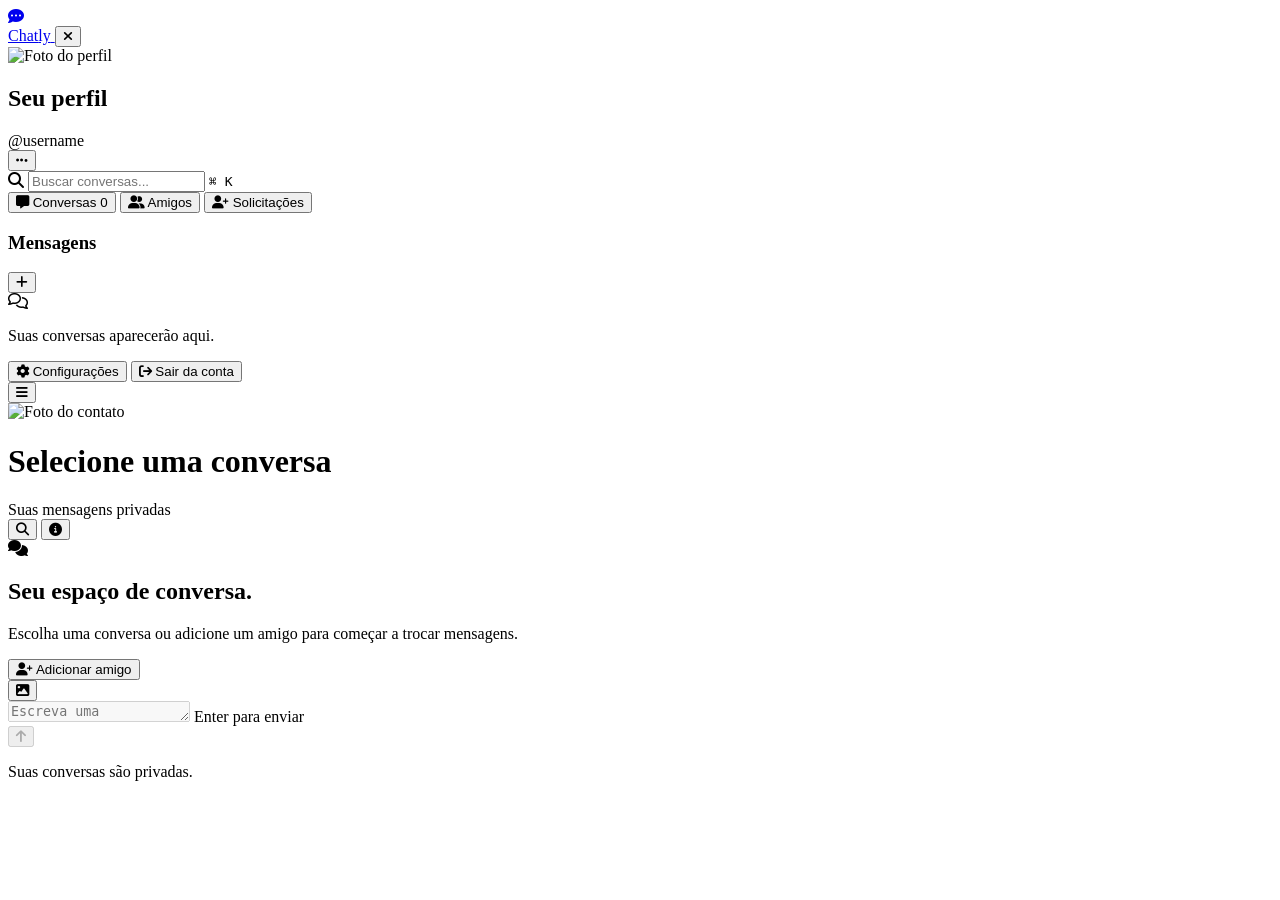
==== index.html @ 513a2b84 "Create index.html" ====
<!DOCTYPE html>
<html lang="pt-BR">

<head>
  <meta charset="UTF-8">

  <meta
    name="viewport"
    content="width=device-width, initial-scale=1.0"
  >

  <meta
    name="theme-color"
    content="#101114"
  >

  <meta
    name="description"
    content="Um espaço privado para conversar com seus amigos."
  >

  <title>Chat — Mensagens</title>

  <!-- Ícones -->
  <link
    rel="stylesheet"
    href="https://cdnjs.cloudflare.com/ajax/libs/font-awesome/6.7.2/css/all.min.css"
  >

  <!-- CSS global -->
  <link
    rel="stylesheet"
    href="css/style.css"
  >

  <!-- CSS do chat -->
  <link
    rel="stylesheet"
    href="css/chat.css"
  >
</head>

<body>

  <div class="app-container">

    <!-- SIDEBAR -->
    <aside class="sidebar" id="sidebar">

      <!-- LOGO -->
      <div class="sidebar-header">

        <a href="#" class="brand">
          <div class="brand-icon">
            <i class="fa-solid fa-comment-dots"></i>
          </div>

          <span class="brand-name">
            Chat<span>ly</span>
          </span>
        </a>

        <button
          class="icon-button sidebar-close"
          id="sidebar-close"
          aria-label="Fechar menu"
        >
          <i class="fa-solid fa-xmark"></i>
        </button>

      </div>

      <!-- PERFIL -->
      <div class="user-profile">

        <div class="user-avatar">
          <img
            src="https://placehold.co/100x100/24232a/ffffff?text=U"
            alt="Foto do perfil"
            id="user-avatar"
          >

          <span class="online-indicator"></span>
        </div>

        <div class="user-info">

          <h2 id="user-name">
            Seu perfil
          </h2>

          <span id="user-username">
            @username
          </span>

        </div>

        <button
          class="icon-button profile-menu-button"
          aria-label="Opções do perfil"
        >
          <i class="fa-solid fa-ellipsis"></i>
        </button>

      </div>

      <!-- BUSCA -->
      <div class="sidebar-search">

        <div class="search-input-wrapper">

          <i class="fa-solid fa-magnifying-glass"></i>

          <input
            type="text"
            id="conversation-search"
            placeholder="Buscar conversas..."
            autocomplete="off"
          >

          <kbd>⌘ K</kbd>

        </div>

      </div>

      <!-- NAVEGAÇÃO -->
      <nav class="sidebar-navigation">

        <button class="nav-item active" data-view="chats">

          <i class="fa-solid fa-message"></i>

          <span>Conversas</span>

          <span class="nav-count" id="chat-count">
            0
          </span>

        </button>

        <button class="nav-item" data-view="friends">

          <i class="fa-solid fa-user-group"></i>

          <span>Amigos</span>

        </button>

        <button class="nav-item" data-view="requests">

          <i class="fa-solid fa-user-plus"></i>

          <span>Solicitações</span>

          <span
            class="notification-dot"
            id="request-indicator"
          ></span>

        </button>

      </nav>

      <!-- LISTA DE CONVERSAS -->
      <section class="conversation-section">

        <div class="section-heading">

          <h3>Mensagens</h3>

          <button
            class="icon-button"
            id="new-conversation"
            aria-label="Nova conversa"
          >
            <i class="fa-solid fa-plus"></i>
          </button>

        </div>

        <div
          class="conversation-list"
          id="conversation-list"
        >

          <!-- Conversas serão renderizadas pelo JavaScript -->

          <div class="empty-conversations">

            <i class="fa-regular fa-comments"></i>

            <p>
              Suas conversas aparecerão aqui.
            </p>

          </div>

        </div>

      </section>

      <!-- RODAPÉ -->
      <div class="sidebar-footer">

        <button class="footer-action" id="settings-button">

          <i class="fa-solid fa-gear"></i>

          <span>Configurações</span>

        </button>

        <button class="footer-action" id="logout-button">

          <i class="fa-solid fa-arrow-right-from-bracket"></i>

          <span>Sair da conta</span>

        </button>

      </div>

    </aside>

    <!-- ÁREA PRINCIPAL -->
    <main class="main-content">

      <!-- HEADER -->
      <header class="chat-header">

        <div class="chat-header-left">

          <button
            class="icon-button sidebar-toggle"
            id="sidebar-toggle"
            aria-label="Abrir menu"
          >
            <i class="fa-solid fa-bars"></i>
          </button>

          <div class="chat-contact-avatar">

            <img
              src="https://placehold.co/100x100/24232a/ffffff?text=C"
              alt="Foto do contato"
              id="contact-avatar"
            >

          </div>

          <div class="chat-contact-info">

            <h1 id="contact-name">
              Selecione uma conversa
            </h1>

            <span id="contact-status">
              Suas mensagens privadas
            </span>

          </div>

        </div>

        <div class="chat-header-actions">

          <button
            class="icon-button"
            id="search-messages"
            aria-label="Buscar mensagens"
          >
            <i class="fa-solid fa-magnifying-glass"></i>
          </button>

          <button
            class="icon-button"
            id="contact-details"
            aria-label="Informações do contato"
          >
            <i class="fa-solid fa-circle-info"></i>
          </button>

        </div>

      </header>

      <!-- MENSAGENS -->
      <section
        class="messages-area"
        id="messages-area"
      >

        <div class="welcome-screen" id="welcome-screen">

          <div class="welcome-icon">

            <i class="fa-solid fa-comments"></i>

          </div>

          <h2>Seu espaço de conversa.</h2>

          <p>
            Escolha uma conversa ou adicione um amigo
            para começar a trocar mensagens.
          </p>

          <button
            class="primary-button"
            id="welcome-add-friend"
          >

            <i class="fa-solid fa-user-plus"></i>

            Adicionar amigo

          </button>

        </div>

        <!-- Mensagens serão renderizadas pelo JavaScript -->

      </section>

      <!-- ÁREA DE ENVIO -->
      <footer class="message-composer" id="message-composer">

        <div class="composer-container">

          <!-- ANEXAR IMAGEM -->
          <button
            class="icon-button attachment-button"
            id="attach-image"
            aria-label="Enviar imagem"
          >

            <i class="fa-solid fa-image"></i>

          </button>

          <input
            type="file"
            id="image-input"
            accept="image/*"
            hidden
          >

          <!-- CAMPO DE TEXTO -->
          <div class="message-input-wrapper">

            <textarea
              id="message-input"
              placeholder="Escreva uma mensagem..."
              rows="1"
              maxlength="4000"
              disabled
            ></textarea>

            <span class="input-hint">
              Enter para enviar
            </span>

          </div>

          <!-- ENVIAR -->
          <button
            class="send-button"
            id="send-message"
            aria-label="Enviar mensagem"
            disabled
          >

            <i class="fa-solid fa-arrow-up"></i>

          </button>

        </div>

        <p class="composer-disclaimer">
          Suas conversas são privadas.
        </p>

      </footer>

    </main>

    <!-- OVERLAY MOBILE -->
    <div
      class="sidebar-overlay"
      id="sidebar-overlay"
    ></div>

  </div>

  <!-- JAVASCRIPT -->
  <script src="js/app.js"></script>

</body>

</html>
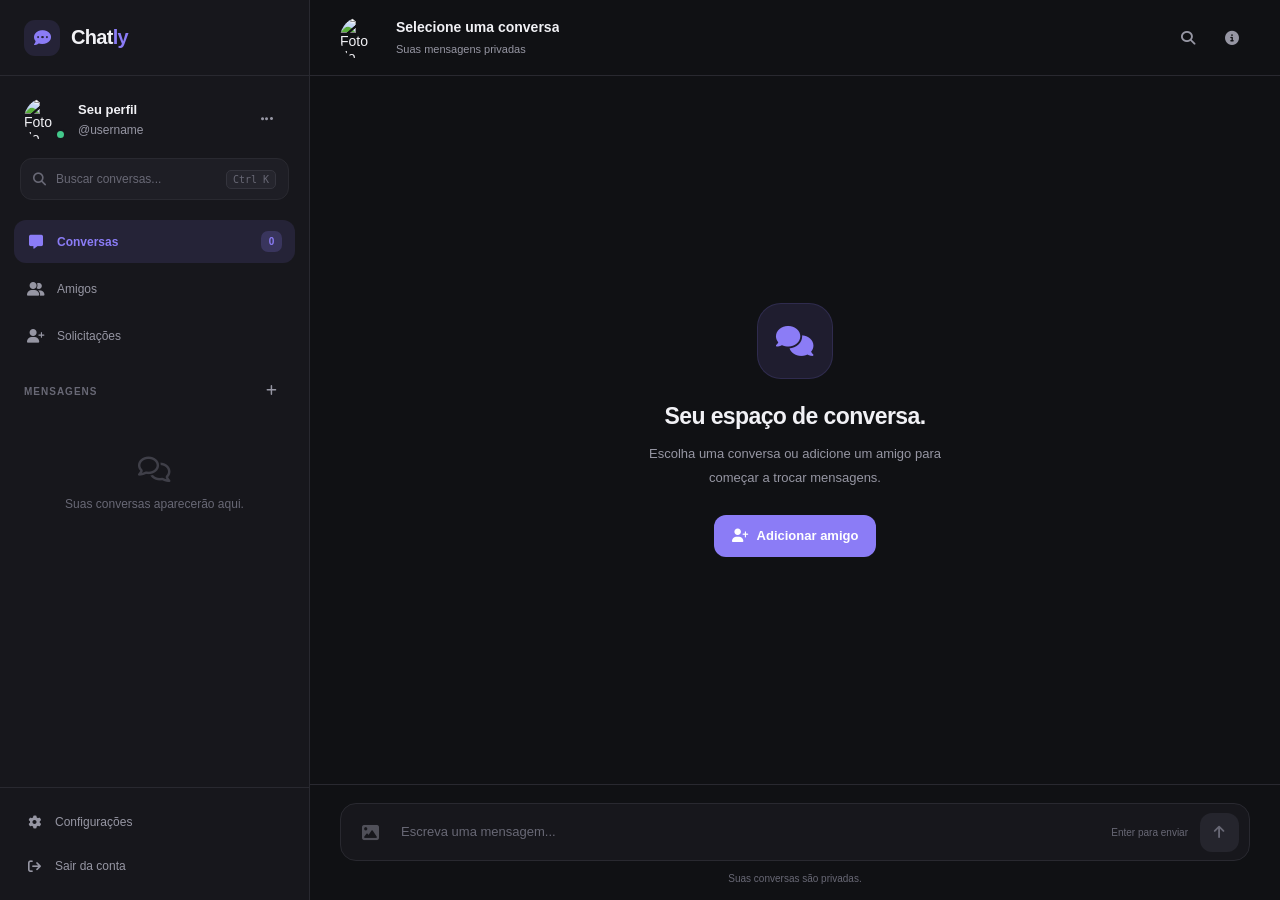
==== commit a5a19ab1: "Update index.html" ====
--- a/index.html
+++ b/index.html
@@ -1,4 +1,3 @@
-
 <!DOCTYPE html>
 <html lang="pt-BR">
 
@@ -20,7 +19,7 @@
     content="Um espaço privado para conversar com seus amigos."
   >
 
-  <title>Chat — Mensagens</title>
+  <title>Chatly — Mensagens</title>
 
   <!-- Ícones -->
   <link
@@ -46,12 +45,17 @@
   <div class="app-container">
 
     <!-- SIDEBAR -->
-    <aside class="sidebar" id="sidebar">
+    <aside
+      class="sidebar"
+      id="sidebar"
+      aria-label="Menu principal"
+    >
 
       <!-- LOGO -->
       <div class="sidebar-header">
 
-        <a href="#" class="brand">
+        <a href="index.html" class="brand" aria-label="Chatly — Início">
+
           <div class="brand-icon">
             <i class="fa-solid fa-comment-dots"></i>
           </div>
@@ -59,9 +63,11 @@
           <span class="brand-name">
             Chat<span>ly</span>
           </span>
+
         </a>
 
         <button
+          type="button"
           class="icon-button sidebar-close"
           id="sidebar-close"
           aria-label="Fechar menu"
@@ -75,13 +81,18 @@
       <div class="user-profile">
 
         <div class="user-avatar">
+
           <img
             src="https://placehold.co/100x100/24232a/ffffff?text=U"
             alt="Foto do perfil"
             id="user-avatar"
           >
 
-          <span class="online-indicator"></span>
+          <span
+            class="online-indicator"
+            aria-label="Online"
+          ></span>
+
         </div>
 
         <div class="user-info">
@@ -97,7 +108,9 @@
         </div>
 
         <button
+          type="button"
           class="icon-button profile-menu-button"
+          id="profile-menu-button"
           aria-label="Opções do perfil"
         >
           <i class="fa-solid fa-ellipsis"></i>
@@ -113,34 +126,50 @@
           <i class="fa-solid fa-magnifying-glass"></i>
 
           <input
-            type="text"
+            type="search"
             id="conversation-search"
             placeholder="Buscar conversas..."
             autocomplete="off"
-          >
-
-          <kbd>⌘ K</kbd>
+            aria-label="Buscar conversas"
+          >
+
+          <kbd>Ctrl K</kbd>
 
         </div>
 
       </div>
 
       <!-- NAVEGAÇÃO -->
-      <nav class="sidebar-navigation">
-
-        <button class="nav-item active" data-view="chats">
+      <nav
+        class="sidebar-navigation"
+        aria-label="Navegação"
+      >
+
+        <button
+          type="button"
+          class="nav-item active"
+          data-view="chats"
+          aria-current="page"
+        >
 
           <i class="fa-solid fa-message"></i>
 
           <span>Conversas</span>
 
-          <span class="nav-count" id="chat-count">
+          <span
+            class="nav-count"
+            id="chat-count"
+          >
             0
           </span>
 
         </button>
 
-        <button class="nav-item" data-view="friends">
+        <button
+          type="button"
+          class="nav-item"
+          data-view="friends"
+        >
 
           <i class="fa-solid fa-user-group"></i>
 
@@ -148,7 +177,11 @@
 
         </button>
 
-        <button class="nav-item" data-view="requests">
+        <button
+          type="button"
+          class="nav-item"
+          data-view="requests"
+        >
 
           <i class="fa-solid fa-user-plus"></i>
 
@@ -157,6 +190,7 @@
           <span
             class="notification-dot"
             id="request-indicator"
+            aria-label="Novas solicitações"
           ></span>
 
         </button>
@@ -171,6 +205,7 @@
           <h3>Mensagens</h3>
 
           <button
+            type="button"
             class="icon-button"
             id="new-conversation"
             aria-label="Nova conversa"
@@ -204,7 +239,11 @@
       <!-- RODAPÉ -->
       <div class="sidebar-footer">
 
-        <button class="footer-action" id="settings-button">
+        <button
+          type="button"
+          class="footer-action"
+          id="settings-button"
+        >
 
           <i class="fa-solid fa-gear"></i>
 
@@ -212,7 +251,11 @@
 
         </button>
 
-        <button class="footer-action" id="logout-button">
+        <button
+          type="button"
+          class="footer-action"
+          id="logout-button"
+        >
 
           <i class="fa-solid fa-arrow-right-from-bracket"></i>
 
@@ -233,6 +276,7 @@
         <div class="chat-header-left">
 
           <button
+            type="button"
             class="icon-button sidebar-toggle"
             id="sidebar-toggle"
             aria-label="Abrir menu"
@@ -267,6 +311,7 @@
         <div class="chat-header-actions">
 
           <button
+            type="button"
             class="icon-button"
             id="search-messages"
             aria-label="Buscar mensagens"
@@ -275,6 +320,7 @@
           </button>
 
           <button
+            type="button"
             class="icon-button"
             id="contact-details"
             aria-label="Informações do contato"
@@ -290,9 +336,14 @@
       <section
         class="messages-area"
         id="messages-area"
+        aria-label="Área de mensagens"
+        aria-live="polite"
       >
 
-        <div class="welcome-screen" id="welcome-screen">
+        <div
+          class="welcome-screen"
+          id="welcome-screen"
+        >
 
           <div class="welcome-icon">
 
@@ -308,6 +359,7 @@
           </p>
 
           <button
+            type="button"
             class="primary-button"
             id="welcome-add-friend"
           >
@@ -325,15 +377,20 @@
       </section>
 
       <!-- ÁREA DE ENVIO -->
-      <footer class="message-composer" id="message-composer">
+      <footer
+        class="message-composer"
+        id="message-composer"
+      >
 
         <div class="composer-container">
 
           <!-- ANEXAR IMAGEM -->
           <button
+            type="button"
             class="icon-button attachment-button"
             id="attach-image"
             aria-label="Enviar imagem"
+            disabled
           >
 
             <i class="fa-solid fa-image"></i>
@@ -356,6 +413,7 @@
               rows="1"
               maxlength="4000"
               disabled
+              aria-label="Escreva uma mensagem"
             ></textarea>
 
             <span class="input-hint">
@@ -366,6 +424,7 @@
 
           <!-- ENVIAR -->
           <button
+            type="button"
             class="send-button"
             id="send-message"
             aria-label="Enviar mensagem"
@@ -390,11 +449,21 @@
     <div
       class="sidebar-overlay"
       id="sidebar-overlay"
+      aria-hidden="true"
     ></div>
 
   </div>
 
-  <!-- JAVASCRIPT -->
+  <!-- FIREBASE SDK -->
+  <script src="https://www.gstatic.com/firebasejs/13.3.0/firebase-app-compat.js"></script>
+  <script src="https://www.gstatic.com/firebasejs/13.3.0/firebase-auth-compat.js"></script>
+  <script src="https://www.gstatic.com/firebasejs/13.3.0/firebase-firestore-compat.js"></script>
+  <script src="https://www.gstatic.com/firebasejs/13.3.0/firebase-storage-compat.js"></script>
+
+  <!-- INICIALIZAÇÃO DO FIREBASE -->
+  <script src="js/firebase.js"></script>
+
+  <!-- APLICAÇÃO -->
   <script src="js/app.js"></script>
 
 </body>
--- a/css/style.css
+++ b/css/style.css
@@ -0,0 +1,209 @@
+
+/* =========================================================
+   CHATLY — GLOBAL DESIGN SYSTEM
+========================================================= */
+
+:root {
+  color-scheme: dark;
+
+  --background: #101114;
+  --surface: #17171c;
+  --surface-light: #1e1e25;
+  --surface-hover: #25252d;
+
+  --border: #292930;
+  --border-light: #34343d;
+
+  --text: #f1f1f5;
+  --text-secondary: #9696a3;
+  --text-muted: #686875;
+
+  --primary: #8b7cf6;
+  --primary-hover: #9b8dfb;
+  --primary-soft: rgba(139, 124, 246, 0.12);
+
+  --success: #43c98b;
+  --danger: #ef6464;
+
+  --font: Inter, -apple-system, BlinkMacSystemFont,
+          "Segoe UI", sans-serif;
+
+  --radius-sm: 8px;
+  --radius-md: 12px;
+  --radius-lg: 16px;
+  --radius-xl: 20px;
+
+  --transition: 0.2s ease;
+}
+
+/* RESET */
+
+* {
+  margin: 0;
+  padding: 0;
+  box-sizing: border-box;
+}
+
+html {
+  width: 100%;
+  height: 100%;
+  scroll-behavior: smooth;
+}
+
+body {
+  width: 100%;
+  min-height: 100%;
+  background: var(--background);
+  color: var(--text);
+  font-family: var(--font);
+  font-size: 14px;
+  overflow: hidden;
+}
+
+button,
+input,
+textarea {
+  font: inherit;
+}
+
+button {
+  border: none;
+  cursor: pointer;
+}
+
+button:disabled {
+  cursor: not-allowed;
+  opacity: 0.45;
+}
+
+input,
+textarea {
+  outline: none;
+}
+
+img {
+  display: block;
+  max-width: 100%;
+}
+
+a {
+  color: inherit;
+  text-decoration: none;
+}
+
+/* SCROLLBAR */
+
+::-webkit-scrollbar {
+  width: 6px;
+  height: 6px;
+}
+
+::-webkit-scrollbar-track {
+  background: transparent;
+}
+
+::-webkit-scrollbar-thumb {
+  background: #34343d;
+  border-radius: 20px;
+}
+
+::-webkit-scrollbar-thumb:hover {
+  background: #484852;
+}
+
+/* BOTÕES DE ÍCONE */
+
+.icon-button {
+  width: 36px;
+  height: 36px;
+
+  display: flex;
+  align-items: center;
+  justify-content: center;
+
+  background: transparent;
+  color: var(--text-secondary);
+
+  border-radius: var(--radius-sm);
+
+  transition:
+    background var(--transition),
+    color var(--transition);
+}
+
+.icon-button:hover {
+  background: var(--surface-hover);
+  color: var(--text);
+}
+
+/* BOTÃO PRINCIPAL */
+
+.primary-button {
+  min-height: 42px;
+  padding: 0 18px;
+
+  display: inline-flex;
+  align-items: center;
+  justify-content: center;
+  gap: 9px;
+
+  background: var(--primary);
+  color: #ffffff;
+
+  border-radius: var(--radius-md);
+
+  font-size: 13px;
+  font-weight: 600;
+
+  transition:
+    background var(--transition),
+    transform var(--transition);
+}
+
+.primary-button:hover {
+  background: var(--primary-hover);
+  transform: translateY(-1px);
+}
+
+/* AVATAR */
+
+.user-avatar,
+.chat-contact-avatar {
+  position: relative;
+  flex-shrink: 0;
+}
+
+.user-avatar img,
+.chat-contact-avatar img {
+  width: 100%;
+  height: 100%;
+
+  object-fit: cover;
+
+  border-radius: 50%;
+}
+
+/* INDICADOR ONLINE */
+
+.online-indicator {
+  position: absolute;
+
+  width: 11px;
+  height: 11px;
+
+  right: 0;
+  bottom: 0;
+
+  background: var(--success);
+
+  border: 2px solid var(--surface);
+
+  border-radius: 50%;
+}
+
+/* SELEÇÃO */
+
+::selection {
+  background: rgba(139, 124, 246, 0.35);
+  color: #ffffff;
+}
--- a/css/chat.css
+++ b/css/chat.css
@@ -0,0 +1,1132 @@
+
+/* =========================================================
+   CHATLY — CHAT LAYOUT
+   Sidebar, conversas, mensagens e composer
+========================================================= */
+
+/* =========================================================
+   APP CONTAINER
+========================================================= */
+
+.app-container {
+  width: 100%;
+  height: 100vh;
+  height: 100dvh;
+
+  display: flex;
+
+  overflow: hidden;
+
+  background: var(--background);
+}
+
+/* =========================================================
+   SIDEBAR
+========================================================= */
+
+.sidebar {
+  width: 310px;
+  min-width: 310px;
+  height: 100%;
+
+  display: flex;
+  flex-direction: column;
+
+  background: var(--surface);
+
+  border-right: 1px solid var(--border);
+
+  z-index: 20;
+
+  transition:
+    transform 0.3s ease,
+    width 0.3s ease;
+}
+
+/* =========================================================
+   SIDEBAR HEADER
+========================================================= */
+
+.sidebar-header {
+  height: 76px;
+  min-height: 76px;
+
+  display: flex;
+  align-items: center;
+  justify-content: space-between;
+
+  padding: 0 24px;
+
+  border-bottom: 1px solid var(--border);
+}
+
+.brand {
+  display: inline-flex;
+  align-items: center;
+  gap: 11px;
+}
+
+.brand-icon {
+  width: 36px;
+  height: 36px;
+
+  display: flex;
+  align-items: center;
+  justify-content: center;
+
+  background: var(--primary-soft);
+  color: var(--primary);
+
+  border-radius: 11px;
+
+  font-size: 17px;
+}
+
+.brand-name {
+  color: var(--text);
+
+  font-size: 20px;
+  font-weight: 750;
+
+  letter-spacing: -0.7px;
+}
+
+.brand-name span {
+  color: var(--primary);
+}
+
+.sidebar-close {
+  display: none;
+}
+
+/* =========================================================
+   USER PROFILE
+========================================================= */
+
+.user-profile {
+  display: flex;
+  align-items: center;
+  gap: 12px;
+
+  padding: 22px 24px 18px;
+}
+
+.user-avatar {
+  width: 42px;
+  height: 42px;
+}
+
+.user-info {
+  min-width: 0;
+  flex: 1;
+}
+
+.user-info h2 {
+  margin-bottom: 4px;
+
+  color: var(--text);
+
+  font-size: 13px;
+  font-weight: 650;
+
+  overflow: hidden;
+  text-overflow: ellipsis;
+  white-space: nowrap;
+}
+
+.user-info span {
+  color: var(--text-secondary);
+
+  font-size: 12px;
+}
+
+.profile-menu-button {
+  flex-shrink: 0;
+}
+
+/* =========================================================
+   SEARCH
+========================================================= */
+
+.sidebar-search {
+  padding: 0 20px 20px;
+}
+
+.search-input-wrapper {
+  height: 42px;
+
+  display: flex;
+  align-items: center;
+  gap: 10px;
+
+  padding: 0 12px;
+
+  background: var(--surface-light);
+
+  border: 1px solid var(--border);
+  border-radius: var(--radius-md);
+
+  transition: border var(--transition);
+}
+
+.search-input-wrapper:focus-within {
+  border-color: rgba(139, 124, 246, 0.5);
+}
+
+.search-input-wrapper > i {
+  color: var(--text-muted);
+  font-size: 13px;
+}
+
+.search-input-wrapper input {
+  width: 100%;
+  min-width: 0;
+
+  background: transparent;
+  color: var(--text);
+
+  border: none;
+
+  font-size: 12px;
+}
+
+.search-input-wrapper input::placeholder {
+  color: var(--text-muted);
+}
+
+.search-input-wrapper kbd {
+  flex-shrink: 0;
+
+  padding: 3px 6px;
+
+  background: var(--surface-hover);
+
+  border: 1px solid var(--border-light);
+  border-radius: 5px;
+
+  color: var(--text-muted);
+
+  font-size: 10px;
+}
+
+/* =========================================================
+   NAVIGATION
+========================================================= */
+
+.sidebar-navigation {
+  display: flex;
+  flex-direction: column;
+  gap: 4px;
+
+  padding: 0 14px 20px;
+}
+
+.nav-item {
+  position: relative;
+
+  width: 100%;
+  min-height: 43px;
+
+  display: flex;
+  align-items: center;
+  gap: 13px;
+
+  padding: 0 13px;
+
+  background: transparent;
+  color: var(--text-secondary);
+
+  border-radius: var(--radius-md);
+
+  text-align: left;
+
+  font-size: 12px;
+  font-weight: 500;
+
+  transition:
+    background var(--transition),
+    color var(--transition);
+}
+
+.nav-item > i {
+  width: 17px;
+
+  font-size: 14px;
+  text-align: center;
+}
+
+.nav-item:hover {
+  background: var(--surface-hover);
+  color: var(--text);
+}
+
+.nav-item.active {
+  background: var(--primary-soft);
+  color: var(--primary);
+
+  font-weight: 650;
+}
+
+.nav-count {
+  min-width: 21px;
+  height: 21px;
+
+  display: flex;
+  align-items: center;
+  justify-content: center;
+
+  margin-left: auto;
+
+  background: var(--surface-hover);
+
+  border-radius: 7px;
+
+  color: var(--text-secondary);
+
+  font-size: 10px;
+}
+
+.nav-item.active .nav-count {
+  background: rgba(139, 124, 246, 0.2);
+  color: var(--primary);
+}
+
+.notification-dot {
+  width: 7px;
+  height: 7px;
+
+  margin-left: auto;
+
+  background: var(--primary);
+
+  border-radius: 50%;
+
+  display: none;
+}
+
+.notification-dot.visible {
+  display: block;
+}
+
+/* =========================================================
+   CONVERSATION SECTION
+========================================================= */
+
+.conversation-section {
+  min-height: 0;
+  flex: 1;
+
+  display: flex;
+  flex-direction: column;
+
+  padding: 0 14px;
+}
+
+.section-heading {
+  display: flex;
+  align-items: center;
+  justify-content: space-between;
+
+  padding: 0 10px 12px;
+}
+
+.section-heading h3 {
+  color: var(--text-muted);
+
+  font-size: 10px;
+  font-weight: 700;
+
+  text-transform: uppercase;
+  letter-spacing: 1px;
+}
+
+.section-heading .icon-button {
+  width: 28px;
+  height: 28px;
+
+  font-size: 12px;
+}
+
+/* =========================================================
+   CONVERSATION LIST
+========================================================= */
+
+.conversation-list {
+  min-height: 0;
+  flex: 1;
+
+  display: flex;
+  flex-direction: column;
+
+  gap: 4px;
+
+  overflow-y: auto;
+
+  padding-bottom: 12px;
+}
+
+.empty-conversations {
+  display: flex;
+  flex-direction: column;
+  align-items: center;
+
+  gap: 12px;
+
+  padding: 40px 16px;
+
+  color: var(--text-muted);
+
+  text-align: center;
+}
+
+.empty-conversations i {
+  font-size: 26px;
+  opacity: 0.5;
+}
+
+.empty-conversations p {
+  max-width: 180px;
+
+  font-size: 12px;
+  line-height: 1.6;
+}
+
+/* =========================================================
+   CONVERSATION ITEM
+========================================================= */
+
+.conversation-item {
+  width: 100%;
+  min-height: 76px;
+
+  display: flex;
+  align-items: center;
+  gap: 12px;
+
+  padding: 12px;
+
+  background: transparent;
+
+  border-radius: var(--radius-md);
+
+  text-align: left;
+
+  cursor: pointer;
+
+  transition: background var(--transition);
+}
+
+.conversation-item:hover {
+  background: var(--surface-hover);
+}
+
+.conversation-item.active {
+  background: var(--surface-light);
+}
+
+.conversation-avatar {
+  width: 43px;
+  height: 43px;
+
+  flex-shrink: 0;
+
+  position: relative;
+}
+
+.conversation-avatar img {
+  width: 100%;
+  height: 100%;
+
+  object-fit: cover;
+
+  border-radius: 50%;
+}
+
+.conversation-content {
+  min-width: 0;
+  flex: 1;
+}
+
+.conversation-top {
+  display: flex;
+  align-items: center;
+  justify-content: space-between;
+
+  gap: 8px;
+
+  margin-bottom: 6px;
+}
+
+.conversation-name {
+  color: var(--text);
+
+  font-size: 12px;
+  font-weight: 650;
+
+  overflow: hidden;
+  text-overflow: ellipsis;
+  white-space: nowrap;
+}
+
+.conversation-time {
+  flex-shrink: 0;
+
+  color: var(--text-muted);
+
+  font-size: 10px;
+}
+
+.conversation-bottom {
+  display: flex;
+  align-items: center;
+  justify-content: space-between;
+
+  gap: 8px;
+}
+
+.conversation-preview {
+  min-width: 0;
+
+  color: var(--text-secondary);
+
+  font-size: 11px;
+
+  overflow: hidden;
+  text-overflow: ellipsis;
+  white-space: nowrap;
+}
+
+.conversation-unread {
+  min-width: 19px;
+  height: 19px;
+
+  display: flex;
+  align-items: center;
+  justify-content: center;
+
+  flex-shrink: 0;
+
+  background: var(--primary);
+
+  border-radius: 7px;
+
+  color: #ffffff;
+
+  font-size: 10px;
+  font-weight: 650;
+}
+
+/* =========================================================
+   SIDEBAR FOOTER
+========================================================= */
+
+.sidebar-footer {
+  display: flex;
+  flex-direction: column;
+  gap: 4px;
+
+  padding: 14px;
+
+  border-top: 1px solid var(--border);
+}
+
+.footer-action {
+  width: 100%;
+  min-height: 40px;
+
+  display: flex;
+  align-items: center;
+  gap: 12px;
+
+  padding: 0 12px;
+
+  background: transparent;
+  color: var(--text-secondary);
+
+  border-radius: var(--radius-md);
+
+  text-align: left;
+
+  font-size: 12px;
+
+  transition:
+    background var(--transition),
+    color var(--transition);
+}
+
+.footer-action i {
+  width: 17px;
+
+  text-align: center;
+  font-size: 13px;
+}
+
+.footer-action:hover {
+  background: var(--surface-hover);
+  color: var(--text);
+}
+
+/* =========================================================
+   MAIN CONTENT
+========================================================= */
+
+.main-content {
+  min-width: 0;
+  flex: 1;
+
+  display: flex;
+  flex-direction: column;
+
+  background: var(--background);
+}
+
+/* =========================================================
+   CHAT HEADER
+========================================================= */
+
+.chat-header {
+  height: 76px;
+  min-height: 76px;
+
+  display: flex;
+  align-items: center;
+  justify-content: space-between;
+
+  padding: 0 30px;
+
+  border-bottom: 1px solid var(--border);
+}
+
+.chat-header-left {
+  min-width: 0;
+
+  display: flex;
+  align-items: center;
+  gap: 14px;
+}
+
+.sidebar-toggle {
+  display: none;
+}
+
+.chat-contact-avatar {
+  width: 42px;
+  height: 42px;
+}
+
+.chat-contact-info {
+  min-width: 0;
+}
+
+.chat-contact-info h1 {
+  margin-bottom: 5px;
+
+  color: var(--text);
+
+  font-size: 14px;
+  font-weight: 650;
+
+  overflow: hidden;
+  text-overflow: ellipsis;
+  white-space: nowrap;
+}
+
+.chat-contact-info span {
+  color: var(--text-secondary);
+
+  font-size: 11px;
+}
+
+.chat-header-actions {
+  display: flex;
+  align-items: center;
+  gap: 8px;
+}
+
+/* =========================================================
+   MESSAGES AREA
+========================================================= */
+
+.messages-area {
+  min-height: 0;
+  flex: 1;
+
+  position: relative;
+
+  display: flex;
+  flex-direction: column;
+
+  overflow-y: auto;
+
+  padding: 30px;
+}
+
+/* =========================================================
+   WELCOME SCREEN
+========================================================= */
+
+.welcome-screen {
+  width: 100%;
+  max-width: 420px;
+
+  margin: auto;
+
+  display: flex;
+  flex-direction: column;
+  align-items: center;
+
+  text-align: center;
+
+  animation: welcomeFade 0.4s ease both;
+}
+
+@keyframes welcomeFade {
+  from {
+    opacity: 0;
+    transform: translateY(10px);
+  }
+
+  to {
+    opacity: 1;
+    transform: translateY(0);
+  }
+}
+
+.welcome-icon {
+  width: 76px;
+  height: 76px;
+
+  display: flex;
+  align-items: center;
+  justify-content: center;
+
+  margin-bottom: 24px;
+
+  background: var(--primary-soft);
+
+  border: 1px solid rgba(139, 124, 246, 0.15);
+
+  border-radius: 24px;
+
+  color: var(--primary);
+
+  font-size: 30px;
+}
+
+.welcome-screen h2 {
+  margin-bottom: 12px;
+
+  color: var(--text);
+
+  font-size: 23px;
+  font-weight: 700;
+
+  letter-spacing: -0.6px;
+}
+
+.welcome-screen p {
+  max-width: 330px;
+
+  margin-bottom: 26px;
+
+  color: var(--text-secondary);
+
+  font-size: 13px;
+  line-height: 1.8;
+}
+
+/* =========================================================
+   MESSAGE COMPOSER
+========================================================= */
+
+.message-composer {
+  padding: 18px 30px 16px;
+
+  border-top: 1px solid var(--border);
+}
+
+.composer-container {
+  min-height: 58px;
+
+  display: flex;
+  align-items: center;
+  gap: 12px;
+
+  padding: 8px 10px;
+
+  background: var(--surface);
+
+  border: 1px solid var(--border);
+  border-radius: var(--radius-lg);
+
+  transition: border var(--transition);
+}
+
+.composer-container:focus-within {
+  border-color: rgba(139, 124, 246, 0.4);
+}
+
+.attachment-button {
+  width: 38px;
+  height: 38px;
+
+  flex-shrink: 0;
+
+  color: var(--text-secondary);
+
+  font-size: 17px;
+}
+
+.attachment-button:hover {
+  color: var(--primary);
+}
+
+/* =========================================================
+   MESSAGE INPUT
+========================================================= */
+
+.message-input-wrapper {
+  min-width: 0;
+  flex: 1;
+
+  position: relative;
+
+  display: flex;
+  align-items: center;
+}
+
+.message-input-wrapper textarea {
+  width: 100%;
+  max-height: 150px;
+
+  resize: none;
+
+  padding: 9px 0;
+
+  background: transparent;
+  color: var(--text);
+
+  border: none;
+
+  font-size: 13px;
+  line-height: 1.5;
+}
+
+.message-input-wrapper textarea::placeholder {
+  color: var(--text-muted);
+}
+
+.message-input-wrapper textarea:disabled {
+  cursor: not-allowed;
+}
+
+.input-hint {
+  flex-shrink: 0;
+
+  padding-left: 12px;
+
+  color: var(--text-muted);
+
+  font-size: 10px;
+}
+
+/* =========================================================
+   SEND BUTTON
+========================================================= */
+
+.send-button {
+  width: 39px;
+  height: 39px;
+
+  display: flex;
+  align-items: center;
+  justify-content: center;
+
+  flex-shrink: 0;
+
+  background: var(--primary);
+  color: #ffffff;
+
+  border-radius: 12px;
+
+  font-size: 14px;
+
+  transition:
+    background var(--transition),
+    transform var(--transition);
+}
+
+.send-button:hover:not(:disabled) {
+  background: var(--primary-hover);
+  transform: translateY(-1px);
+}
+
+.send-button:disabled {
+  background: var(--surface-hover);
+  color: var(--text-muted);
+
+  opacity: 1;
+}
+
+/* =========================================================
+   COMPOSER DISCLAIMER
+========================================================= */
+
+.composer-disclaimer {
+  margin-top: 12px;
+
+  color: var(--text-muted);
+
+  font-size: 10px;
+
+  text-align: center;
+}
+
+/* =========================================================
+   SIDEBAR OVERLAY
+========================================================= */
+
+.sidebar-overlay {
+  display: none;
+}
+
+/* =========================================================
+   RESPONSIVE — TABLET
+========================================================= */
+
+@media (max-width: 1000px) {
+
+  .sidebar {
+    width: 280px;
+    min-width: 280px;
+  }
+
+  .chat-header {
+    padding: 0 22px;
+  }
+
+  .messages-area {
+    padding: 24px;
+  }
+
+  .message-composer {
+    padding: 16px 22px;
+  }
+
+}
+
+/* =========================================================
+   RESPONSIVE — MOBILE
+========================================================= */
+
+@media (max-width: 700px) {
+
+  .sidebar {
+    position: fixed;
+
+    top: 0;
+    left: 0;
+
+    width: 300px;
+    max-width: 85vw;
+
+    height: 100%;
+
+    transform: translateX(-100%);
+
+    box-shadow: 20px 0 60px rgba(0, 0, 0, 0.2);
+  }
+
+  .sidebar.open {
+    transform: translateX(0);
+  }
+
+  .sidebar-close {
+    display: flex;
+  }
+
+  .sidebar-toggle {
+    display: flex;
+  }
+
+  .sidebar-overlay {
+    position: fixed;
+
+    inset: 0;
+
+    background: rgba(0, 0, 0, 0.55);
+
+    z-index: 15;
+
+    opacity: 0;
+    visibility: hidden;
+
+    transition:
+      opacity 0.3s ease,
+      visibility 0.3s ease;
+  }
+
+  .sidebar-overlay.visible {
+    display: block;
+
+    opacity: 1;
+    visibility: visible;
+  }
+
+  .chat-header {
+    height: 68px;
+    min-height: 68px;
+
+    padding: 0 14px;
+  }
+
+  .chat-header-left {
+    gap: 10px;
+  }
+
+  .chat-contact-avatar {
+    width: 38px;
+    height: 38px;
+  }
+
+  .chat-contact-info h1 {
+    font-size: 13px;
+  }
+
+  .chat-contact-info span {
+    font-size: 10px;
+  }
+
+  .chat-header-actions {
+    gap: 2px;
+  }
+
+  .chat-header-actions .icon-button {
+    width: 32px;
+    height: 32px;
+  }
+
+  .messages-area {
+    padding: 18px 14px;
+  }
+
+  .welcome-screen h2 {
+    font-size: 21px;
+  }
+
+  .message-composer {
+    padding: 12px 12px 14px;
+  }
+
+  .composer-container {
+    min-height: 54px;
+
+    gap: 7px;
+
+    padding: 6px 7px;
+
+    border-radius: 15px;
+  }
+
+  .attachment-button {
+    width: 34px;
+    height: 34px;
+
+    font-size: 15px;
+  }
+
+  .message-input-wrapper textarea {
+    font-size: 13px;
+  }
+
+  .input-hint {
+    display: none;
+  }
+
+  .send-button {
+    width: 36px;
+    height: 36px;
+
+    border-radius: 11px;
+  }
+
+  .composer-disclaimer {
+    margin-top: 9px;
+
+    font-size: 9px;
+  }
+
+}
+
+/* =========================================================
+   RESPONSIVE — SMALL MOBILE
+========================================================= */
+
+@media (max-width: 380px) {
+
+  .chat-header-actions #contact-details {
+    display: none;
+  }
+
+  .chat-header {
+    padding: 0 10px;
+  }
+
+  .messages-area {
+    padding: 14px 10px;
+  }
+
+  .message-composer {
+    padding: 10px;
+  }
+
+}
+
+
+/* =========================================================
+   CHATLY — IMAGE PREVIEW
+========================================================= */
+
+.image-preview {
+  position: relative;
+
+  width: 90px;
+  height: 90px;
+
+  margin: 0 0 12px 12px;
+
+  border: 1px solid var(--border);
+  border-radius: var(--radius-md);
+
+  overflow: hidden;
+
+  animation: welcomeFade 0.2s ease both;
+}
+
+.image-preview img {
+  width: 100%;
+  height: 100%;
+
+  object-fit: cover;
+}
+
+.image-preview-remove {
+  position: absolute;
+
+  top: 5px;
+  right: 5px;
+
+  width: 25px;
+  height: 25px;
+
+  display: flex;
+  align-items: center;
+  justify-content: center;
+
+  background: rgba(16, 17, 20, 0.85);
+  color: #ffffff;
+
+  border-radius: 7px;
+
+  font-size: 11px;
+}
